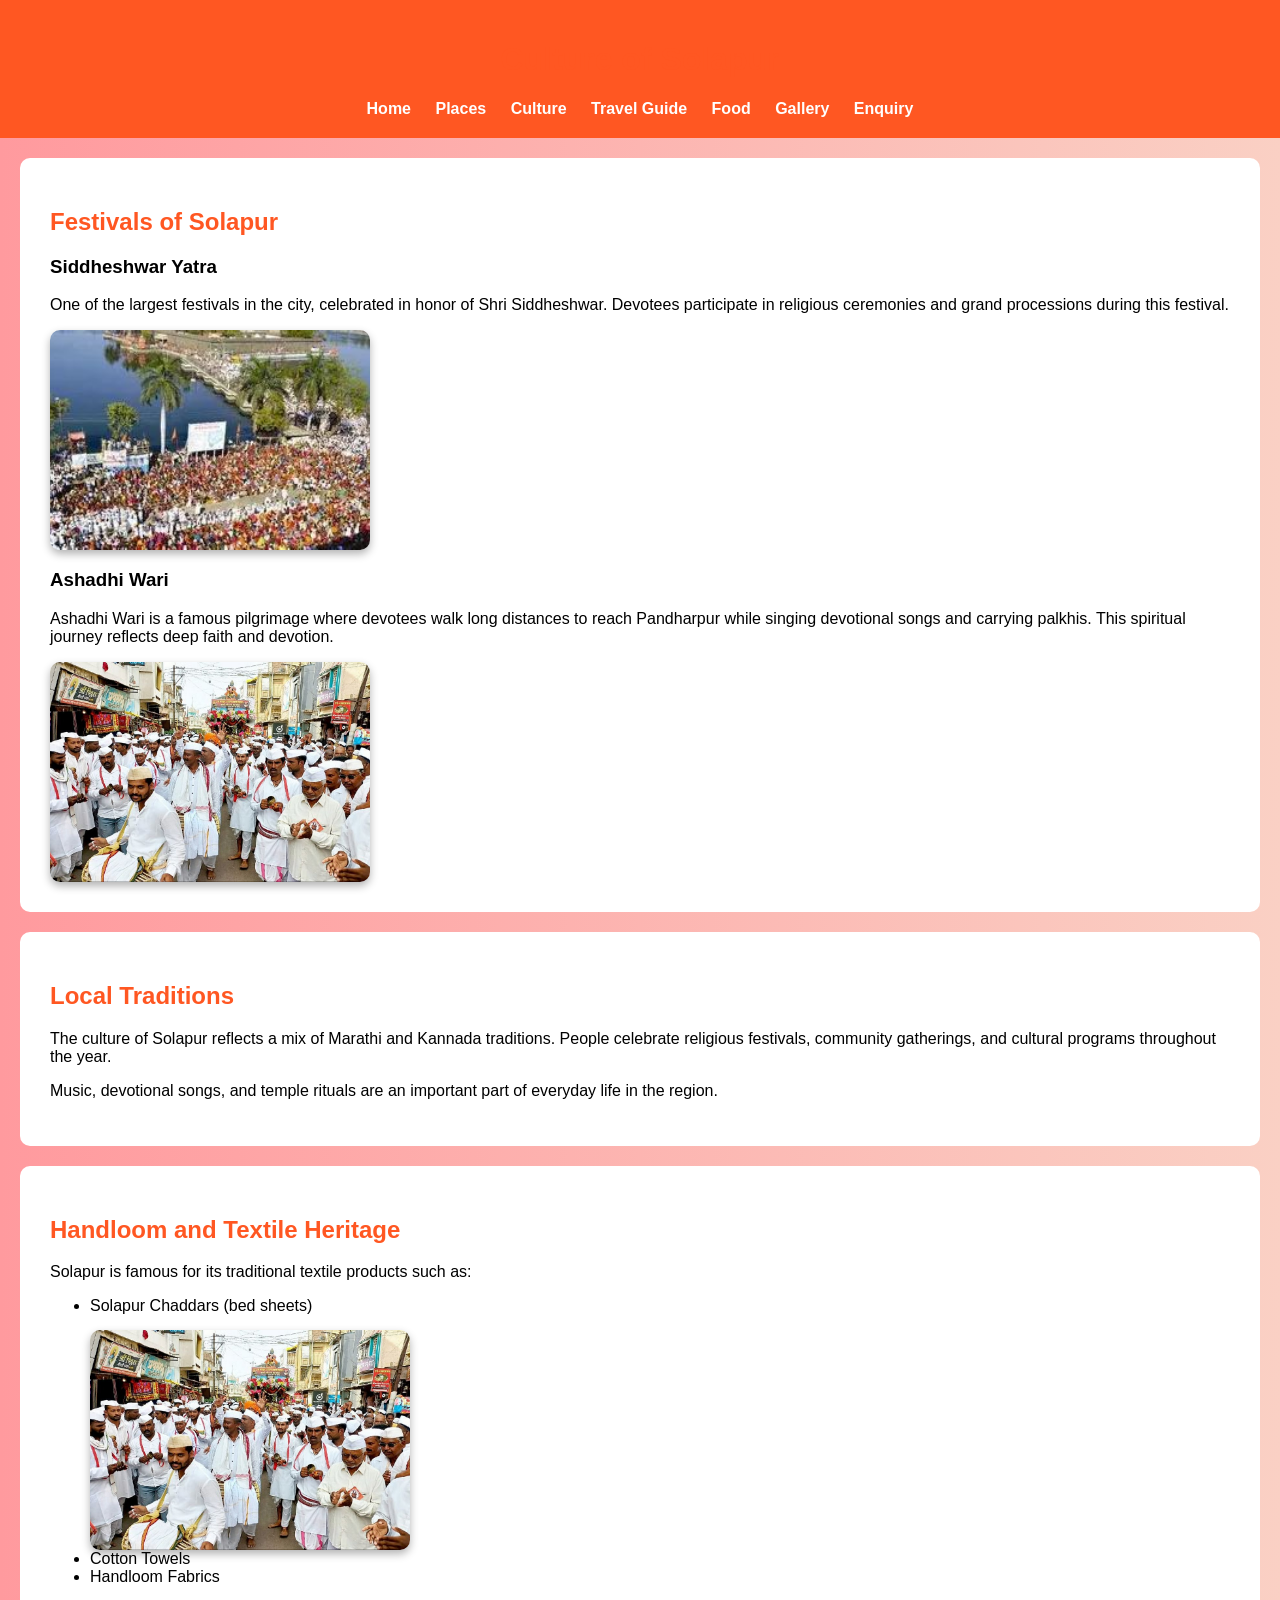
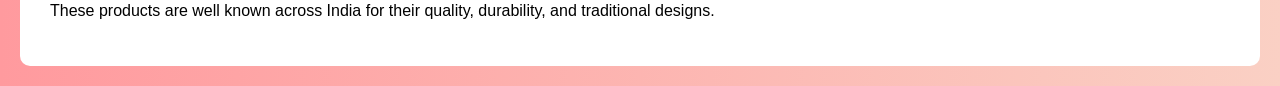
==== culture.html @ 9f3382ab "Update culture.html" ====
<!DOCTYPE html>
<html>
<head>
<title>Culture - Solapur Tourism</title>
<link rel="stylesheet" href="style.css">

<style>

.image-gallery{
display:flex;
flex-wrap:wrap;
gap:20px;
margin-top:15px;
}

.image-gallery img{
width:320px;
height:220px;
object-fit:cover;
border-radius:10px;
box-shadow:0 4px 8px rgba(0,0,0,0.3);
transition:0.3s;
}

.image-gallery img:hover{
transform:scale(1.05);
}

section{
padding:30px;
margin:20px;
background:white;
border-radius:10px;
}

</style>

</head>

<body>

<header>

<h1>Culture of Solapur</h1>

<nav>
<a href="home.html">Home</a>
<a href="places.html">Places</a>
<a href="culture.html">Culture</a>
<a href="travel-guide.html">Travel Guide</a>
<a href="food.html">Food</a>
<a href="gallery.html">Gallery</a>
<a href="enquiry.html">Enquiry</a>
</nav>

</header>

<section>

<h2>Festivals of Solapur</h2>

<h3>Siddheshwar Yatra</h3>

<p>
One of the largest festivals in the city, celebrated in honor of Shri Siddheshwar.
Devotees participate in religious ceremonies and grand processions during this festival.
</p>

<div class="image-gallery">
<img src="gallery/Siddheshwar Yatra.jpg" alt="Siddheshwar Yatra Festival">
</div>

<h3>Ashadhi Wari</h3>

<p>
Ashadhi Wari is a famous pilgrimage where devotees walk long distances
to reach Pandharpur while singing devotional songs and carrying palkhis.
This spiritual journey reflects deep faith and devotion.
</p>

<div class="image-gallery">
<img src="gallery/Ashadhi Wari.jpg" alt="Ashadhi Wari Pilgrimage">
</div>

</section>


<section>

<h2>Local Traditions</h2>

<p>
The culture of Solapur reflects a mix of Marathi and Kannada traditions.
People celebrate religious festivals, community gatherings,
and cultural programs throughout the year.
</p>

<p>
Music, devotional songs, and temple rituals are an important
part of everyday life in the region.
</p>

</section>


<section>

<h2>Handloom and Textile Heritage</h2>

<p>Solapur is famous for its traditional textile products such as:</p>

<ul>
<li>Solapur Chaddars (bed sheets)</li>

  <div class="image-gallery">
<img src="gallery/Ashadhi Wari.jpg" alt="Ashadhi Wari Pilgrimage">
</div>
  
<li>Cotton Towels</li>
<li>Handloom Fabrics</li>
</ul>

<p>
These products are well known across India for their quality,
durability, and traditional designs.
</p>

</section>

</body>
</html>
---- style.css ----
body{
font-family: Arial;
margin:0;
background:linear-gradient(to right,#ff9a9e,#fad0c4);
}

header{
background:#ff5722;
color:white;
padding:20px;
text-align:center;
}

nav a{
color:white;
margin:10px;
text-decoration:none;
font-weight:bold;
}

section{
padding:30px;
background:white;
margin:20px;
border-radius:10px;
}

h1,h2{
color:#ff5722;
}

button{
background:#ff5722;
color:white;
padding:10px;
border:none;
}
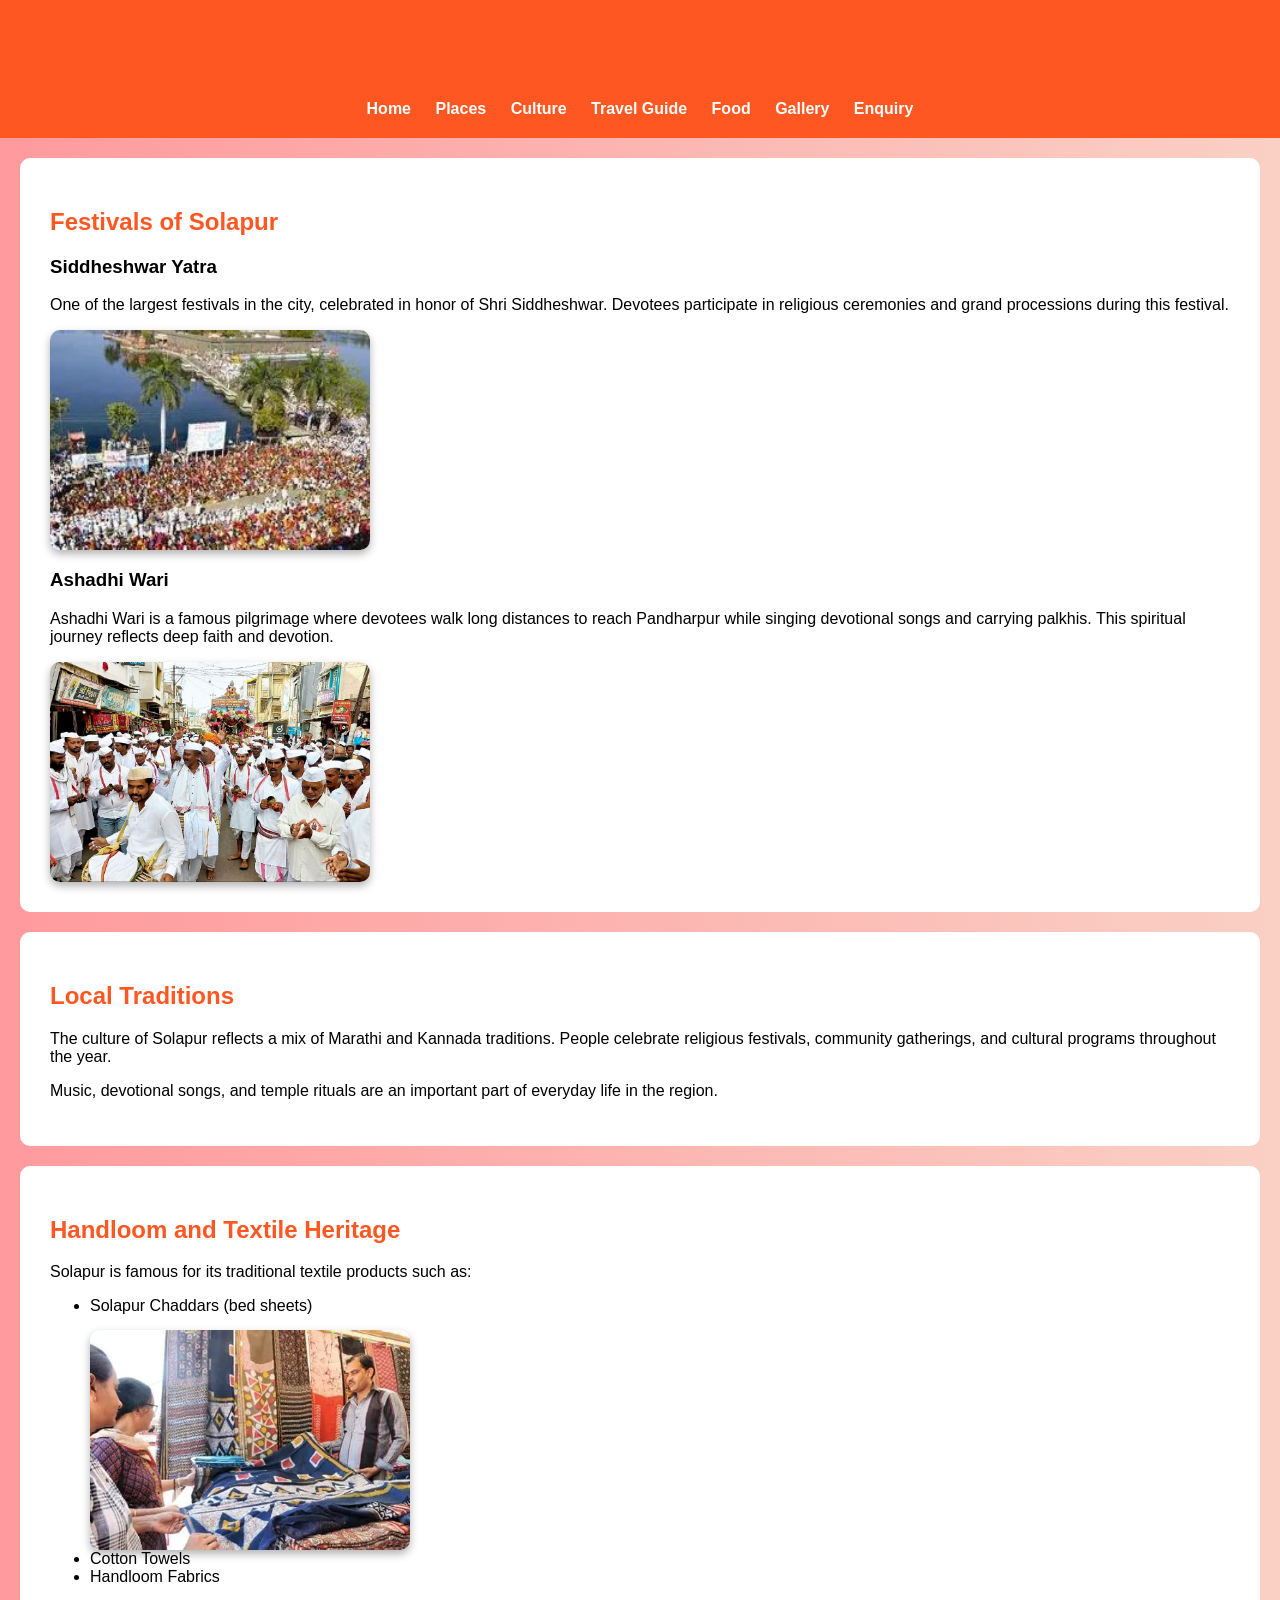
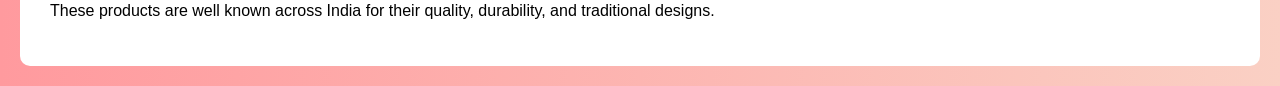
==== commit 34417c63: "Update culture.html" ====
--- a/culture.html
+++ b/culture.html
@@ -113,7 +113,7 @@
 <li>Solapur Chaddars (bed sheets)</li>
 
   <div class="image-gallery">
-<img src="gallery/Ashadhi Wari.jpg" alt="Ashadhi Wari Pilgrimage">
+<img src="gallery/chader.jpg" alt="chader Pilgrimage">
 </div>
   
 <li>Cotton Towels</li>
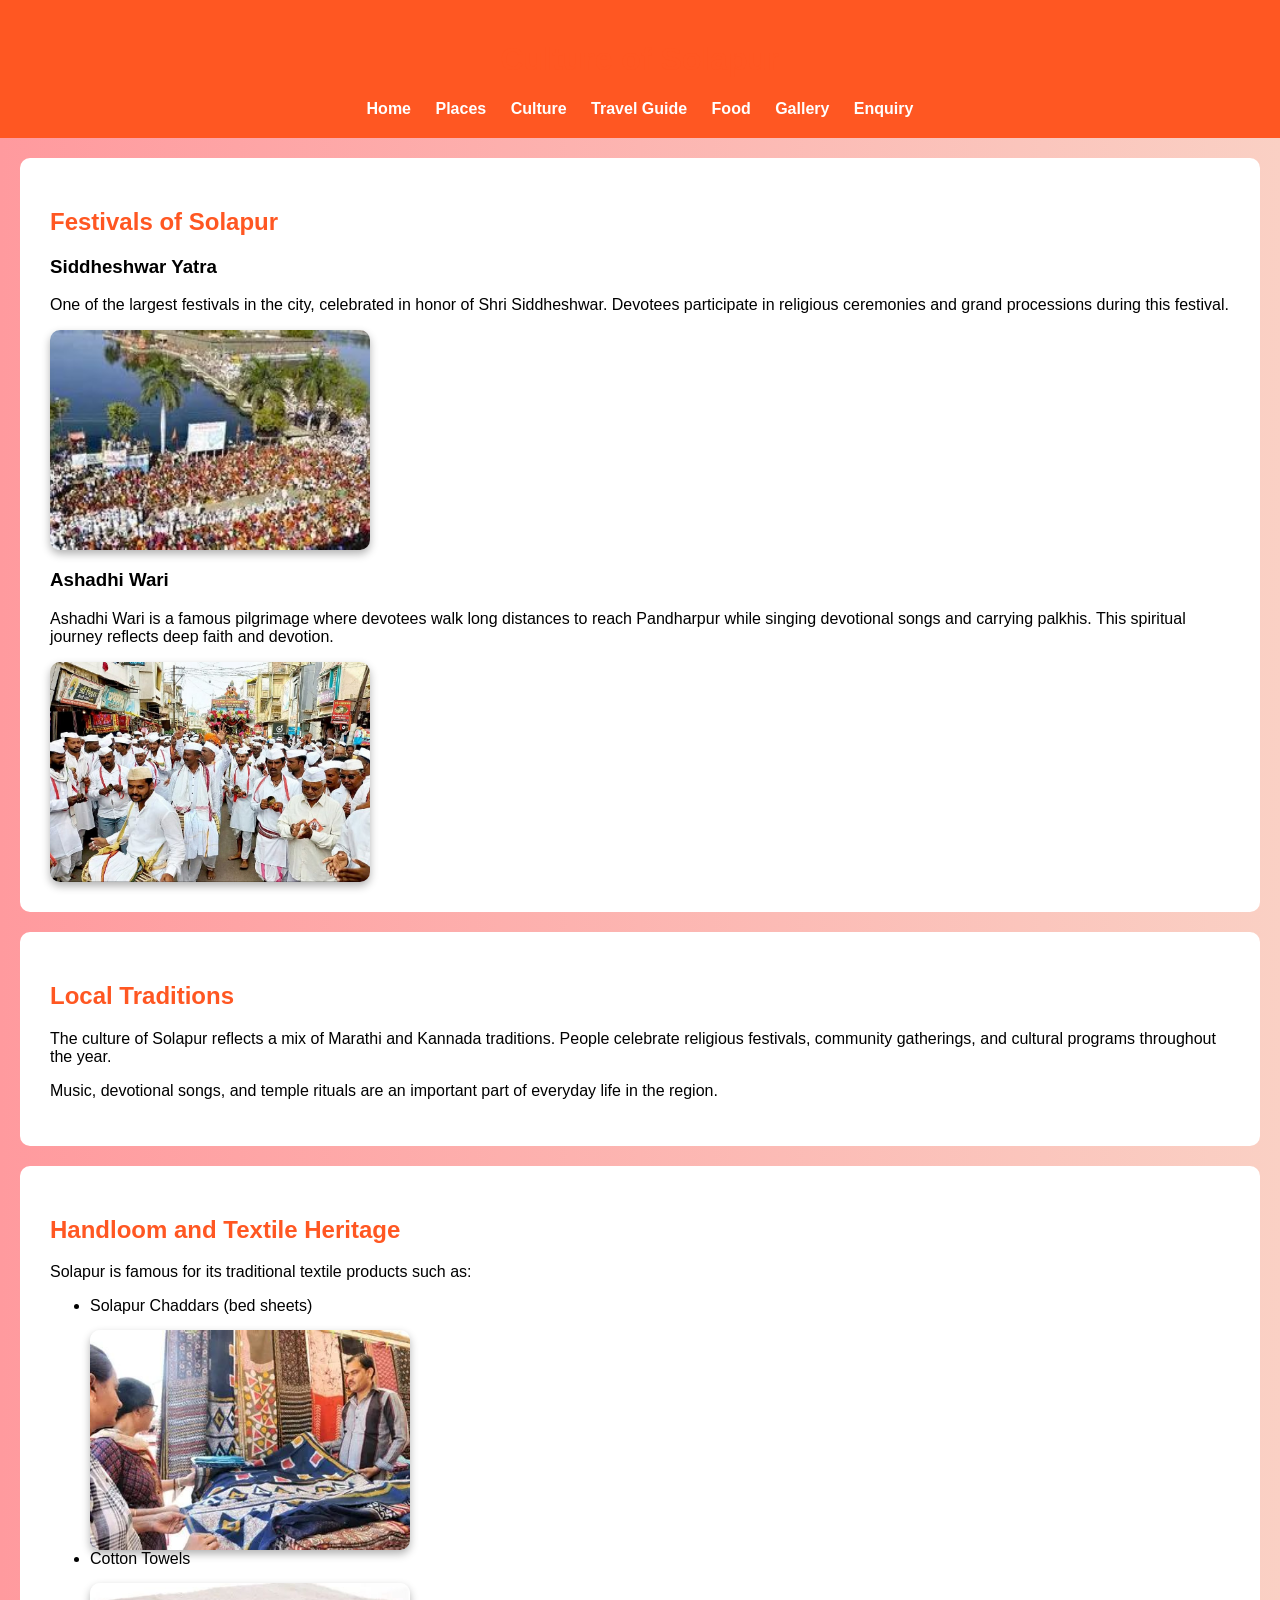
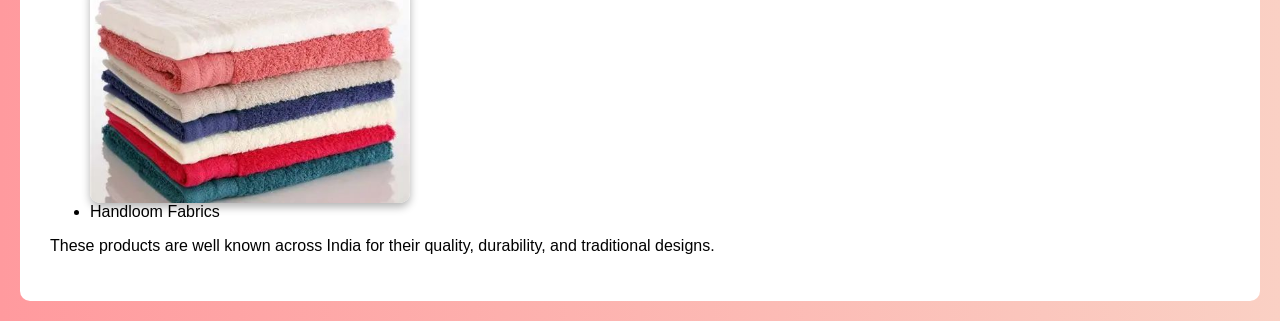
==== commit 537ef381: "Update culture.html" ====
--- a/culture.html
+++ b/culture.html
@@ -117,6 +117,11 @@
 </div>
   
 <li>Cotton Towels</li>
+
+  <div class="image-gallery">
+<img src="gallery/cotton towels.jpg" alt="cotton towels Pilgrimage">
+</div>
+
 <li>Handloom Fabrics</li>
 </ul>
 
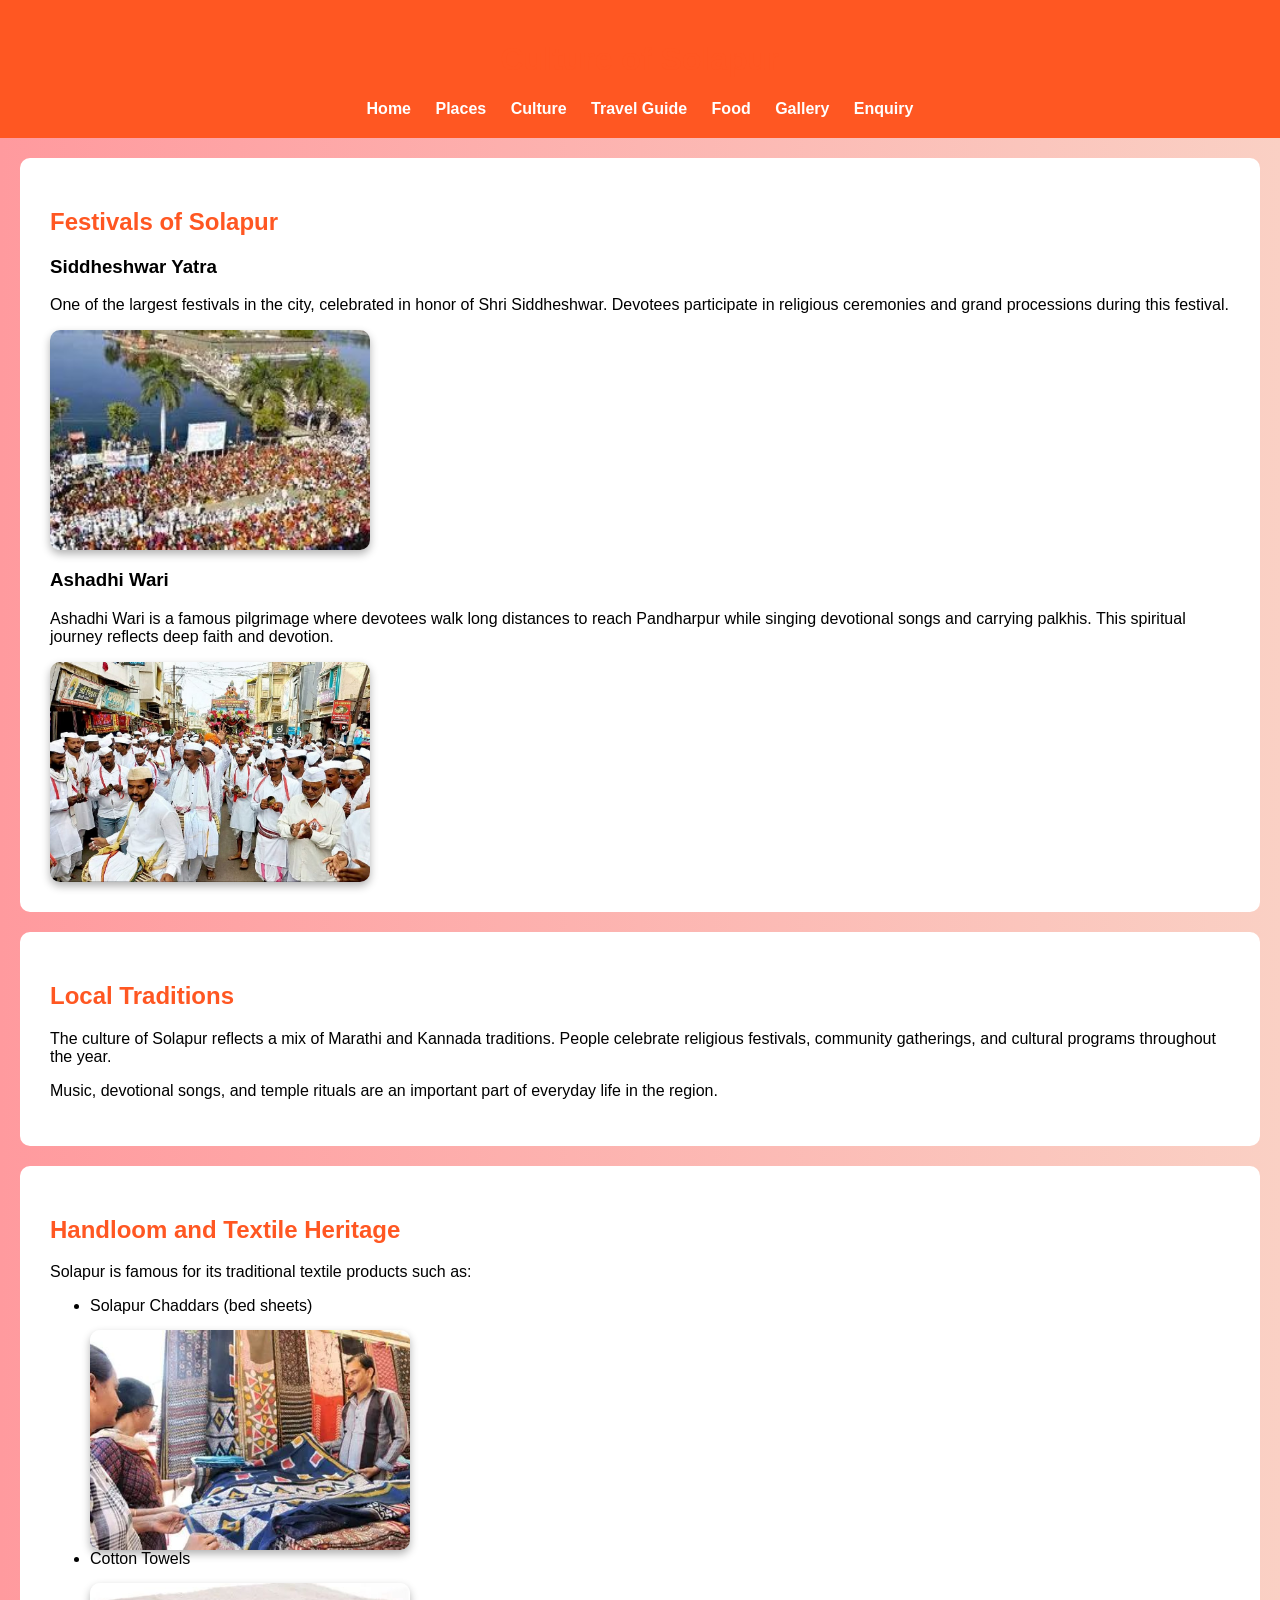
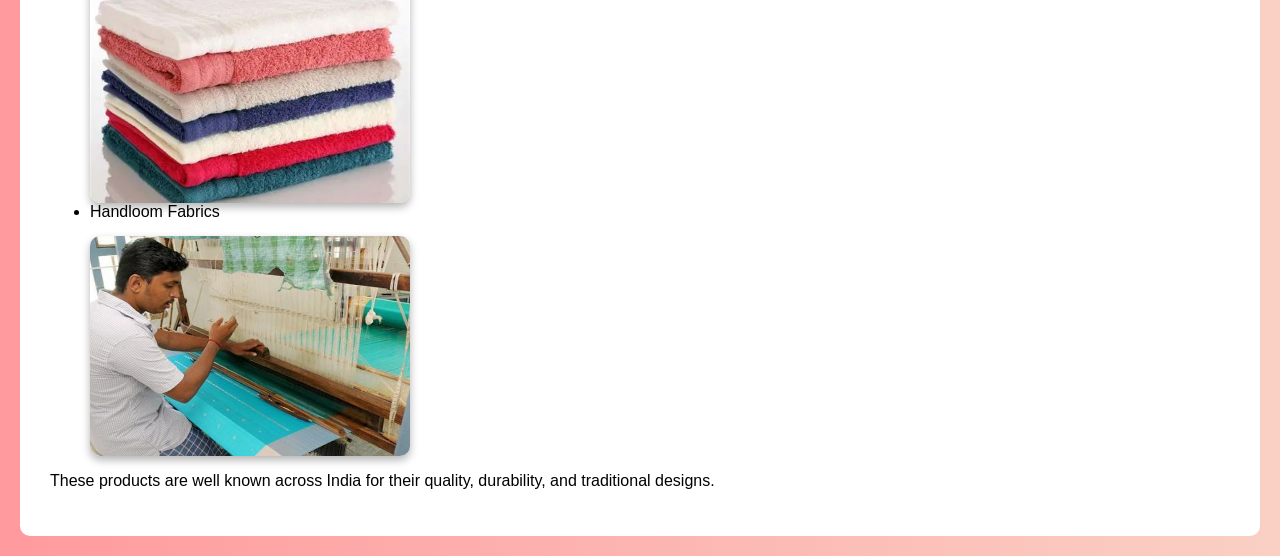
==== commit 14686e7b: "Update culture.html" ====
--- a/culture.html
+++ b/culture.html
@@ -123,6 +123,10 @@
 </div>
 
 <li>Handloom Fabrics</li>
+  <div class="image-gallery">
+<img src="gallery/handloom fabrics.jpg" alt="handloom fabrics Pilgrimage">
+</div>
+  
 </ul>
 
 <p>
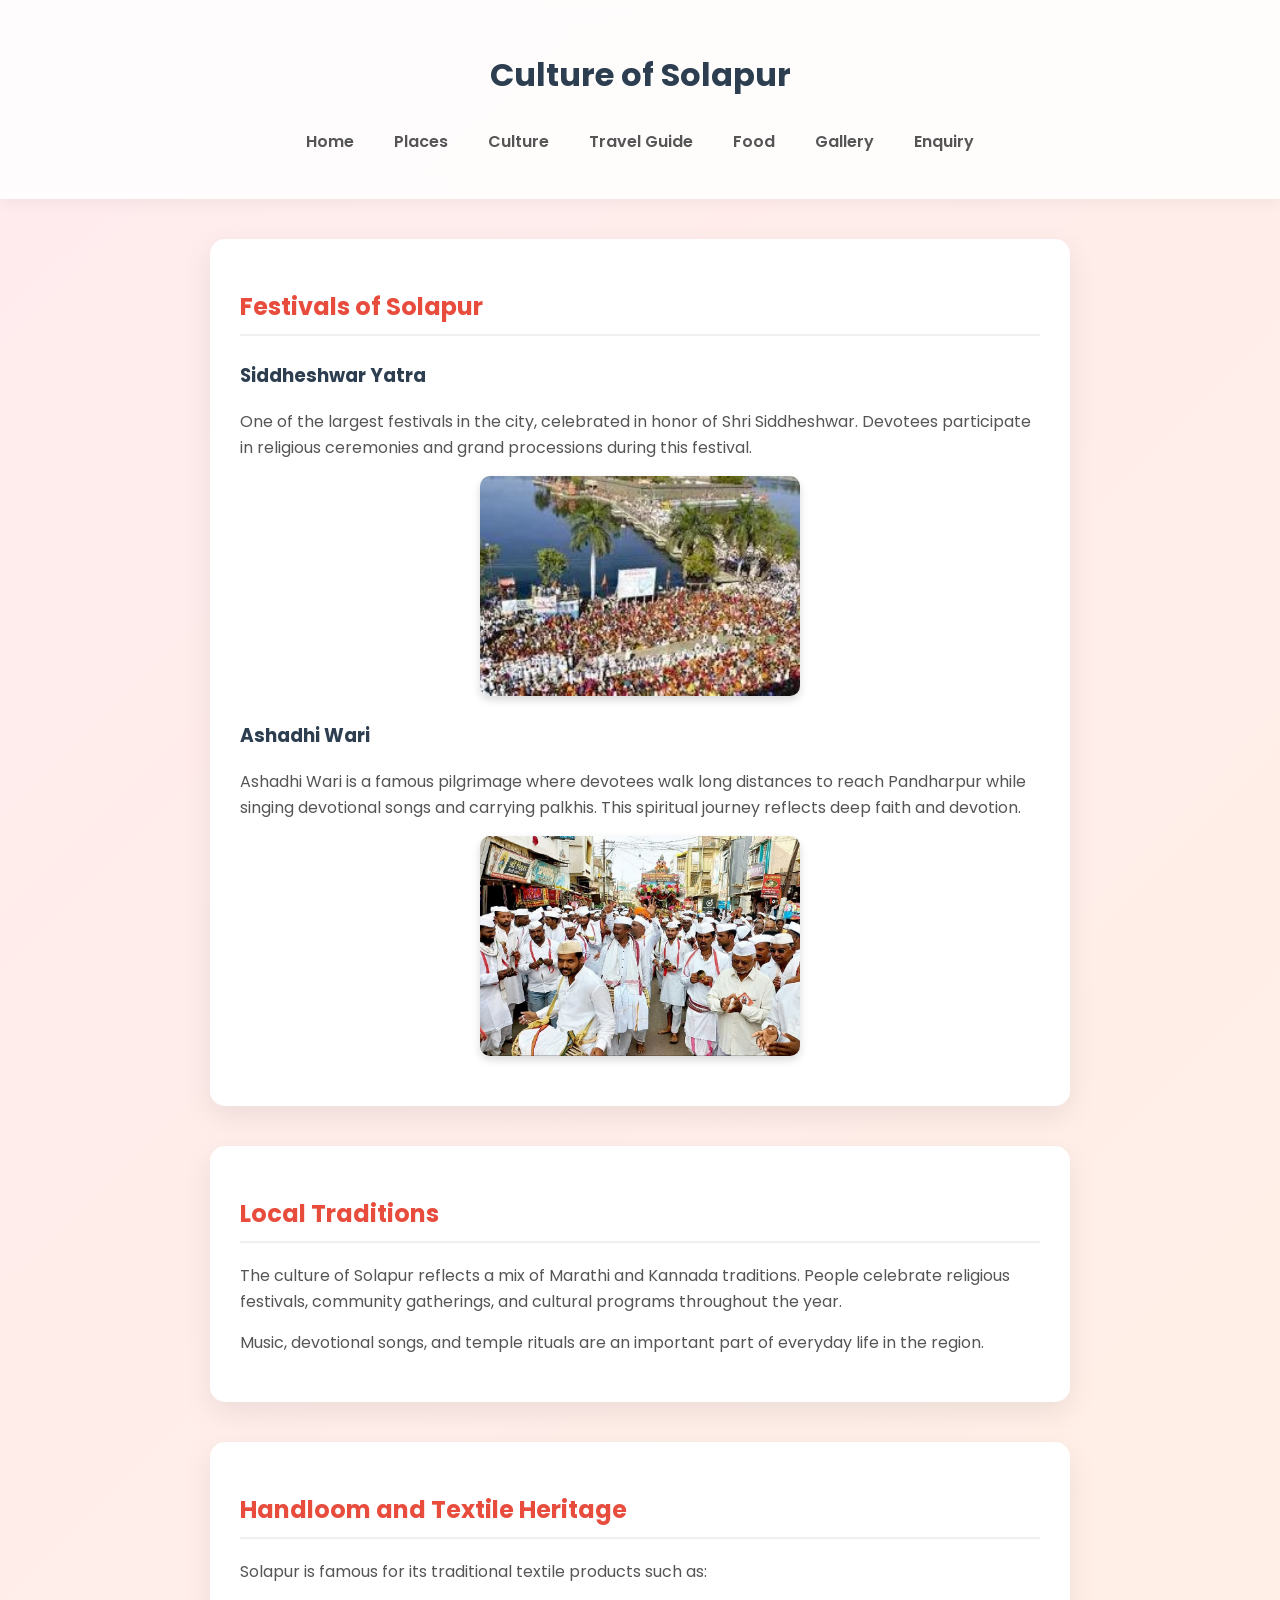
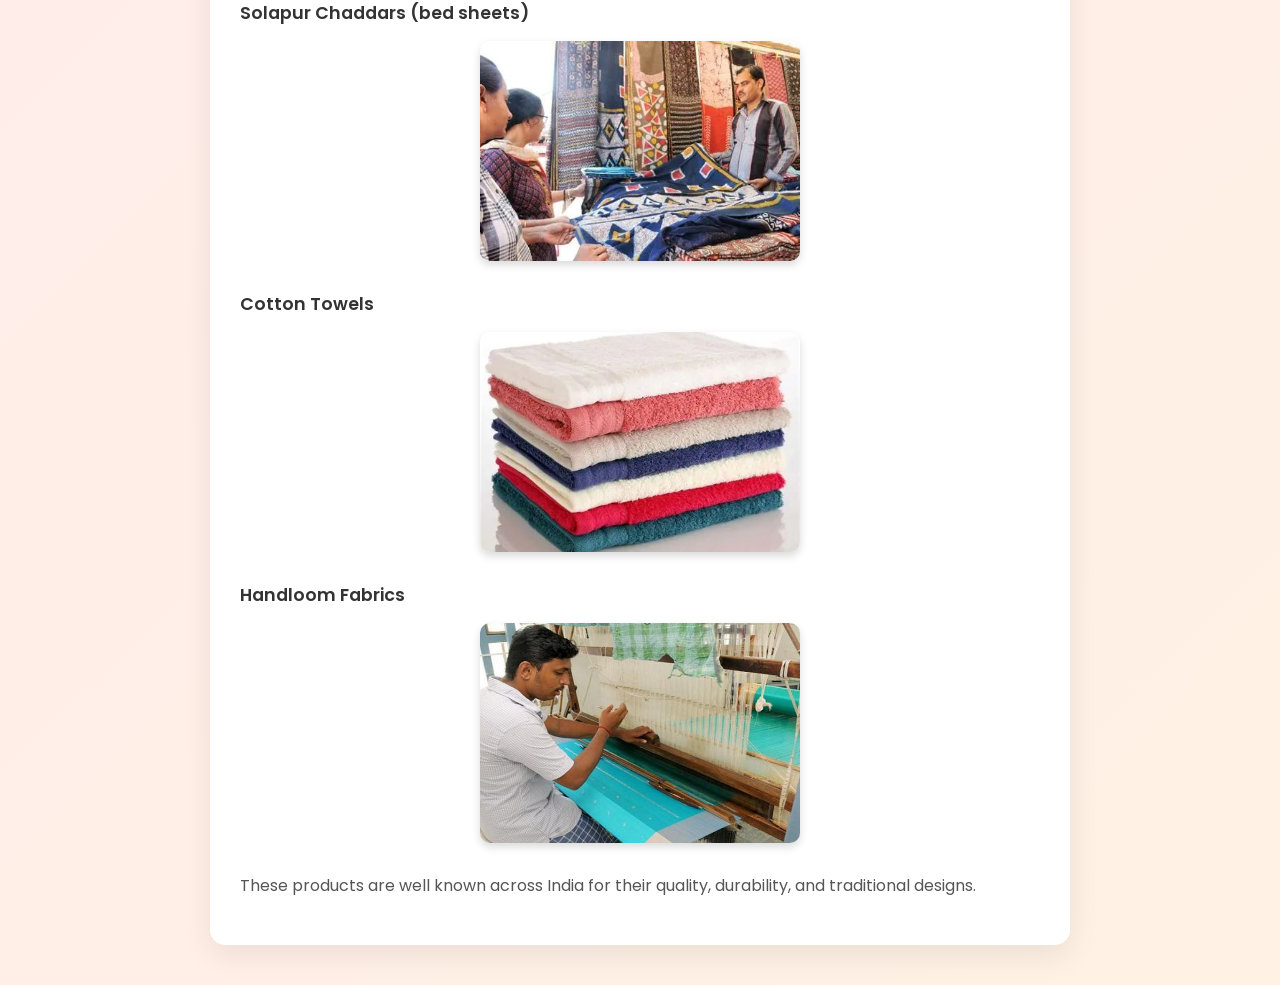
==== commit 2d256312: "Update culture.html" ====
--- a/culture.html
+++ b/culture.html
@@ -1,140 +1,267 @@
 <!DOCTYPE html>
-<html>
+<html lang="en">
 <head>
+<meta charset="UTF-8">
+<meta name="viewport" content="width=device-width, initial-scale=1.0">
 <title>Culture - Solapur Tourism</title>
 <link rel="stylesheet" href="style.css">
 
+<link href="https://fonts.googleapis.com/css2?family=Poppins:wght@300;400;600&display=swap" rel="stylesheet">
+
 <style>
-
-.image-gallery{
-display:flex;
-flex-wrap:wrap;
-gap:20px;
-margin-top:15px;
-}
-
-.image-gallery img{
-width:320px;
-height:220px;
-object-fit:cover;
-border-radius:10px;
-box-shadow:0 4px 8px rgba(0,0,0,0.3);
-transition:0.3s;
-}
-
-.image-gallery img:hover{
-transform:scale(1.05);
-}
-
-section{
-padding:30px;
-margin:20px;
-background:white;
-border-radius:10px;
+/* --- Global Styles & Animated Background --- */
+body {
+    font-family: 'Poppins', sans-serif;
+    margin: 0;
+    padding: 0;
+    color: #333;
+    /* Animated Gradient Background */
+    background: linear-gradient(-45deg, #f3e5f5, #e3f2fd, #fff3e0, #ffebee);
+    background-size: 400% 400%;
+    animation: gradientBG 15s ease infinite;
+    overflow-x: hidden;
+}
+
+@keyframes gradientBG {
+    0% { background-position: 0% 50%; }
+    50% { background-position: 100% 50%; }
+    100% { background-position: 0% 50%; }
+}
+
+/* --- Header & Navigation Animations --- */
+header {
+    text-align: center;
+    padding: 30px 20px;
+    background: rgba(255, 255, 255, 0.85);
+    backdrop-filter: blur(10px); /* Glassmorphism effect */
+    box-shadow: 0 4px 15px rgba(0,0,0,0.05);
+    /* Slide down animation on load */
+    animation: slideDown 0.8s ease-out forwards;
+}
+
+@keyframes slideDown {
+    from { transform: translateY(-100%); opacity: 0; }
+    to { transform: translateY(0); opacity: 1; }
+}
+
+h1 {
+    color: #2c3e50;
+    margin-bottom: 20px;
+}
+
+nav {
+    display: flex;
+    justify-content: center;
+    flex-wrap: wrap;
+    gap: 20px;
+}
+
+nav a {
+    text-decoration: none;
+    color: #555;
+    font-weight: 600;
+    position: relative;
+    padding-bottom: 5px;
+    transition: color 0.3s;
+}
+
+/* Sliding underline hover effect for links */
+nav a::after {
+    content: '';
+    position: absolute;
+    width: 0;
+    height: 2px;
+    bottom: 0;
+    left: 0;
+    background-color: #e74c3c;
+    transition: width 0.3s ease;
+}
+
+nav a:hover {
+    color: #e74c3c;
+}
+
+nav a:hover::after {
+    width: 100%;
+}
+
+/* --- Section Cards & Scroll Reveal --- */
+section {
+    padding: 30px;
+    margin: 40px auto;
+    max-width: 800px;
+    background: white;
+    border-radius: 15px;
+    box-shadow: 0 10px 30px rgba(0,0,0,0.08);
+    
+    /* Starting state for JS scroll reveal */
+    opacity: 0;
+    transform: translateY(40px);
+    transition: opacity 0.6s ease-out, transform 0.6s ease-out;
+}
+
+/* Class added by JS when scrolled into view */
+section.visible {
+    opacity: 1;
+    transform: translateY(0);
+}
+
+h2 {
+    color: #e74c3c;
+    border-bottom: 2px solid #f0f0f0;
+    padding-bottom: 10px;
+}
+
+h3 {
+    color: #2c3e50;
+    margin-top: 25px;
+}
+
+p {
+    line-height: 1.6;
+    color: #555;
+}
+
+/* --- Upgraded Image Gallery --- */
+.image-gallery {
+    display: flex;
+    flex-wrap: wrap;
+    gap: 20px;
+    margin-top: 15px;
+    margin-bottom: 20px;
+    justify-content: center;
+}
+
+.image-gallery img {
+    width: 100%;
+    max-width: 320px;
+    height: 220px;
+    object-fit: cover;
+    border-radius: 10px;
+    box-shadow: 0 4px 8px rgba(0,0,0,0.15);
+    /* Added a cubic-bezier for a "bouncy" hover transition */
+    transition: transform 0.4s cubic-bezier(0.175, 0.885, 0.32, 1.275), box-shadow 0.4s ease;
+    cursor: pointer;
+}
+
+.image-gallery img:hover {
+    transform: scale(1.05) translateY(-5px);
+    box-shadow: 0 15px 25px rgba(0,0,0,0.25);
+}
+
+/* --- Styled Lists --- */
+ul {
+    list-style-type: none;
+    padding: 0;
+}
+
+li {
+    margin-bottom: 30px;
+    font-weight: 600;
+    font-size: 1.1em;
 }
 
 </style>
-
 </head>
 
 <body>
 
 <header>
-
-<h1>Culture of Solapur</h1>
-
-<nav>
-<a href="home.html">Home</a>
-<a href="places.html">Places</a>
-<a href="culture.html">Culture</a>
-<a href="travel-guide.html">Travel Guide</a>
-<a href="food.html">Food</a>
-<a href="gallery.html">Gallery</a>
-<a href="enquiry.html">Enquiry</a>
-</nav>
-
+    <h1>Culture of Solapur</h1>
+    <nav>
+        <a href="home.html">Home</a>
+        <a href="places.html">Places</a>
+        <a href="culture.html">Culture</a>
+        <a href="travel-guide.html">Travel Guide</a>
+        <a href="food.html">Food</a>
+        <a href="gallery.html">Gallery</a>
+        <a href="enquiry.html">Enquiry</a>
+    </nav>
 </header>
 
-<section>
-
-<h2>Festivals of Solapur</h2>
-
-<h3>Siddheshwar Yatra</h3>
-
-<p>
-One of the largest festivals in the city, celebrated in honor of Shri Siddheshwar.
-Devotees participate in religious ceremonies and grand processions during this festival.
-</p>
-
-<div class="image-gallery">
-<img src="gallery/Siddheshwar Yatra.jpg" alt="Siddheshwar Yatra Festival">
-</div>
-
-<h3>Ashadhi Wari</h3>
-
-<p>
-Ashadhi Wari is a famous pilgrimage where devotees walk long distances
-to reach Pandharpur while singing devotional songs and carrying palkhis.
-This spiritual journey reflects deep faith and devotion.
-</p>
-
-<div class="image-gallery">
-<img src="gallery/Ashadhi Wari.jpg" alt="Ashadhi Wari Pilgrimage">
-</div>
-
+<section class="reveal">
+    <h2>Festivals of Solapur</h2>
+    
+    <h3>Siddheshwar Yatra</h3>
+    <p>
+        One of the largest festivals in the city, celebrated in honor of Shri Siddheshwar.
+        Devotees participate in religious ceremonies and grand processions during this festival.
+    </p>
+    <div class="image-gallery">
+        <img src="gallery/Siddheshwar Yatra.jpg" alt="Siddheshwar Yatra Festival">
+    </div>
+
+    <h3>Ashadhi Wari</h3>
+    <p>
+        Ashadhi Wari is a famous pilgrimage where devotees walk long distances
+        to reach Pandharpur while singing devotional songs and carrying palkhis.
+        This spiritual journey reflects deep faith and devotion.
+    </p>
+    <div class="image-gallery">
+        <img src="gallery/Ashadhi Wari.jpg" alt="Ashadhi Wari Pilgrimage">
+    </div>
 </section>
 
-
-<section>
-
-<h2>Local Traditions</h2>
-
-<p>
-The culture of Solapur reflects a mix of Marathi and Kannada traditions.
-People celebrate religious festivals, community gatherings,
-and cultural programs throughout the year.
-</p>
-
-<p>
-Music, devotional songs, and temple rituals are an important
-part of everyday life in the region.
-</p>
-
+<section class="reveal">
+    <h2>Local Traditions</h2>
+    <p>
+        The culture of Solapur reflects a mix of Marathi and Kannada traditions.
+        People celebrate religious festivals, community gatherings,
+        and cultural programs throughout the year.
+    </p>
+    <p>
+        Music, devotional songs, and temple rituals are an important
+        part of everyday life in the region.
+    </p>
 </section>
 
-
-<section>
-
-<h2>Handloom and Textile Heritage</h2>
-
-<p>Solapur is famous for its traditional textile products such as:</p>
-
-<ul>
-<li>Solapur Chaddars (bed sheets)</li>
-
-  <div class="image-gallery">
-<img src="gallery/chader.jpg" alt="chader Pilgrimage">
-</div>
-  
-<li>Cotton Towels</li>
-
-  <div class="image-gallery">
-<img src="gallery/cotton towels.jpg" alt="cotton towels Pilgrimage">
-</div>
-
-<li>Handloom Fabrics</li>
-  <div class="image-gallery">
-<img src="gallery/handloom fabrics.jpg" alt="handloom fabrics Pilgrimage">
-</div>
-  
-</ul>
-
-<p>
-These products are well known across India for their quality,
-durability, and traditional designs.
-</p>
-
+<section class="reveal">
+    <h2>Handloom and Textile Heritage</h2>
+    <p>Solapur is famous for its traditional textile products such as:</p>
+
+    <ul>
+        <li>
+            Solapur Chaddars (bed sheets)
+            <div class="image-gallery">
+                <img src="gallery/chader.jpg" alt="Solapur Chaddar">
+            </div>
+        </li>
+        <li>
+            Cotton Towels
+            <div class="image-gallery">
+                <img src="gallery/cotton towels.jpg" alt="Cotton Towels">
+            </div>
+        </li>
+        <li>
+            Handloom Fabrics
+            <div class="image-gallery">
+                <img src="gallery/handloom fabrics.jpg" alt="Handloom Fabrics">
+            </div>
+        </li>
+    </ul>
+
+    <p>
+        These products are well known across India for their quality,
+        durability, and traditional designs.
+    </p>
 </section>
+
+<script>
+    document.addEventListener("DOMContentLoaded", function() {
+        // Create an observer that triggers when a section is 15% visible
+        const observer = new IntersectionObserver((entries) => {
+            entries.forEach(entry => {
+                if (entry.isIntersecting) {
+                    entry.target.classList.add('visible');
+                }
+            });
+        }, { threshold: 0.15 });
+
+        // Select all sections with the 'reveal' class and observe them
+        const hiddenElements = document.querySelectorAll('.reveal');
+        hiddenElements.forEach((el) => observer.observe(el));
+    });
+</script>
 
 </body>
 </html>
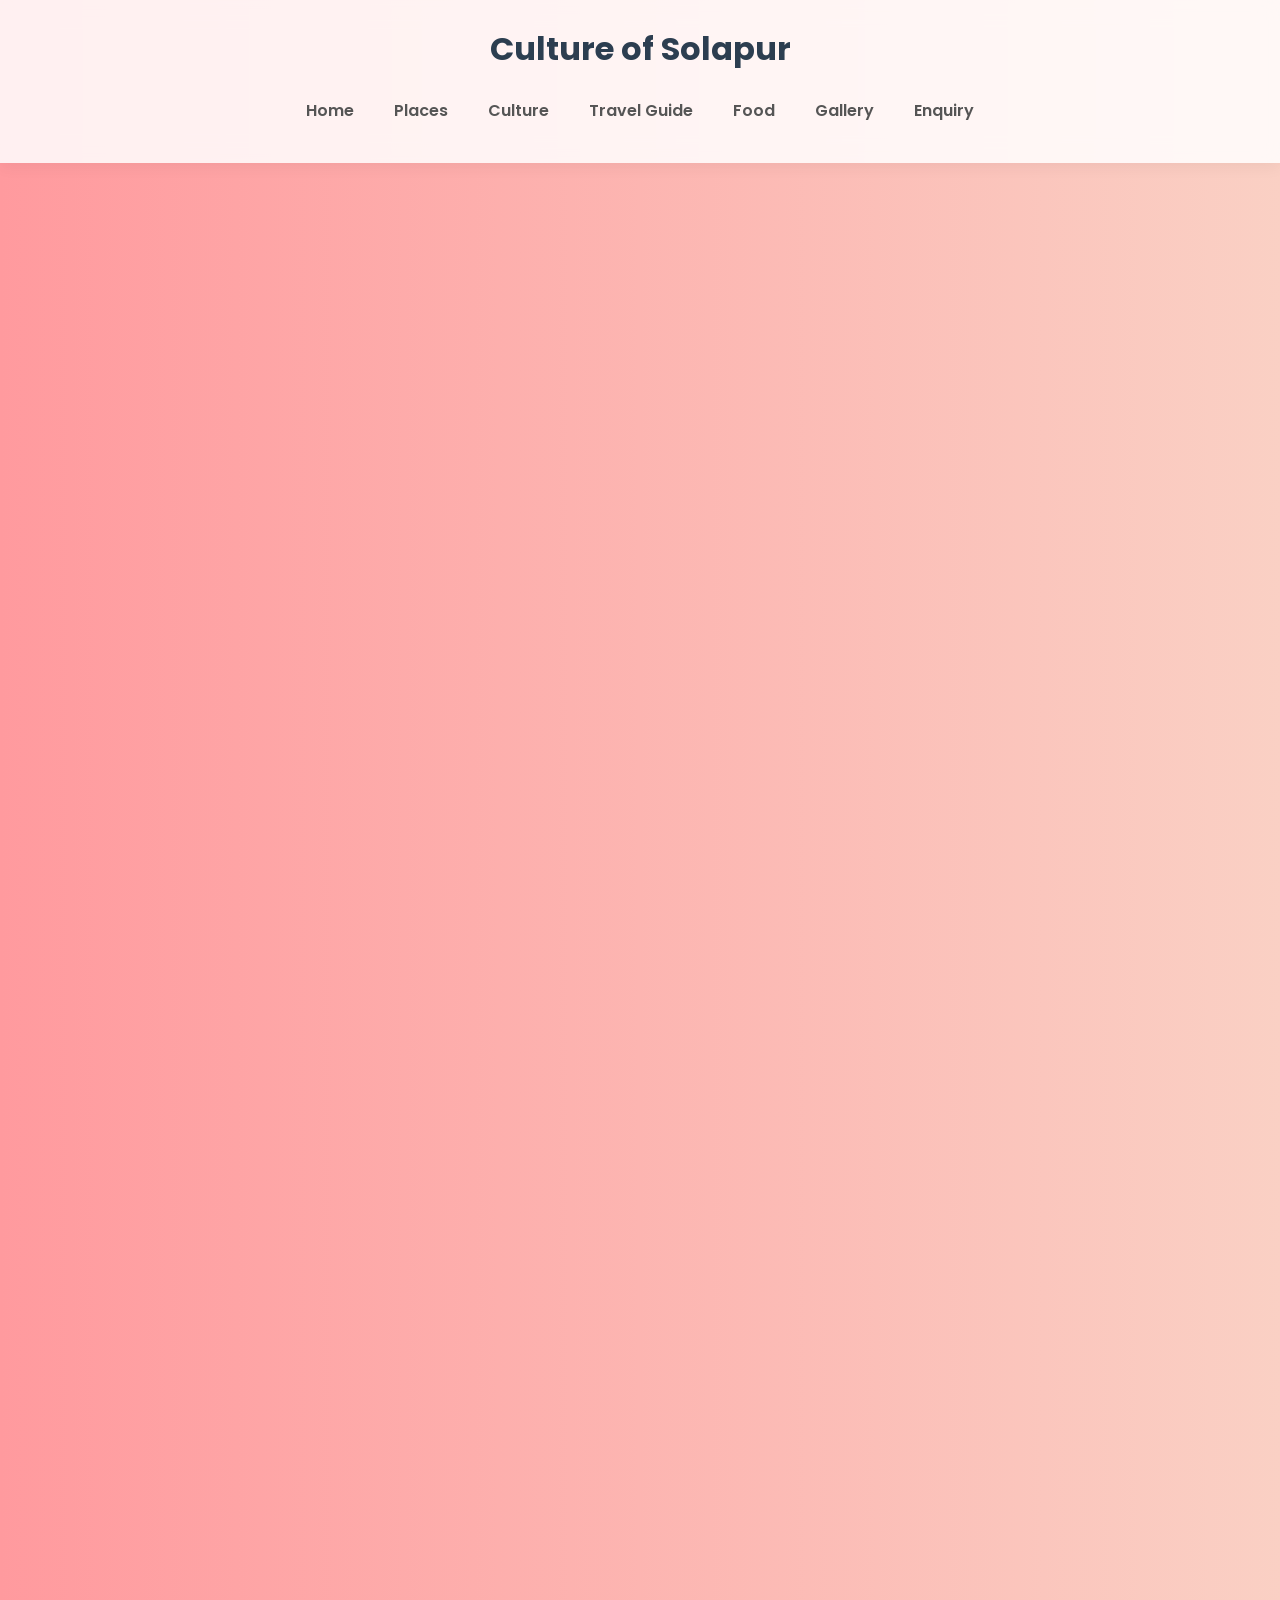
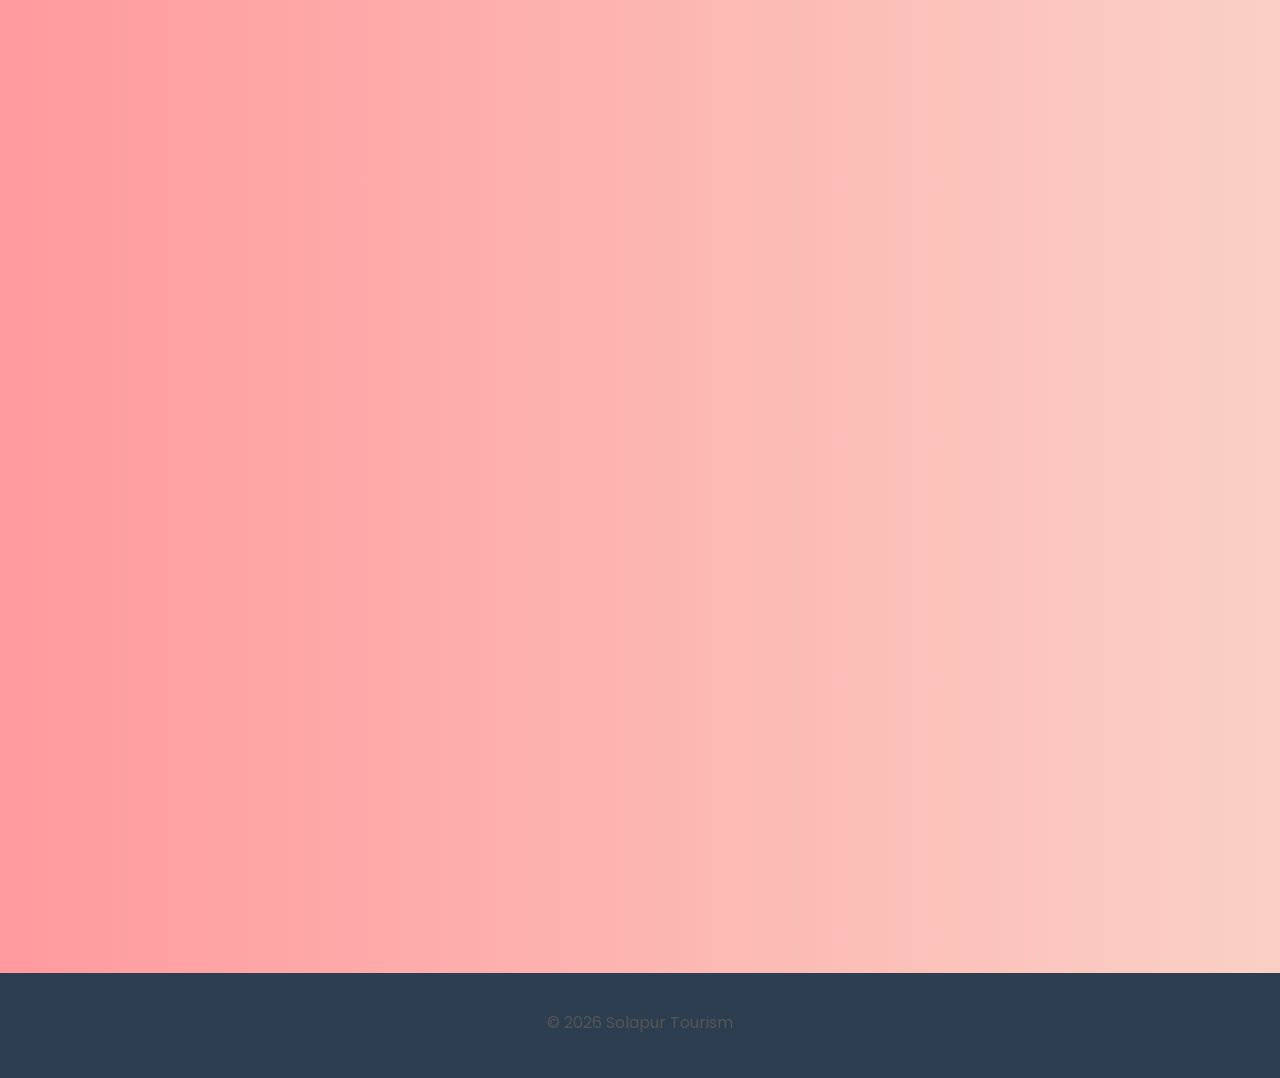
==== commit 1ac9973d: "Update culture.html" ====
--- a/culture.html
+++ b/culture.html
@@ -6,36 +6,29 @@
 <title>Culture - Solapur Tourism</title>
 <link rel="stylesheet" href="style.css">
 
-<link href="https://fonts.googleapis.com/css2?family=Poppins:wght@300;400;600&display=swap" rel="stylesheet">
+<link href="https://fonts.googleapis.com/css2?family=Poppins:wght@300;400;600;700&display=swap" rel="stylesheet">
 
 <style>
-/* --- Global Styles & Animated Background --- */
+/* --- Global Styles (Matching Places Theme) --- */
 body {
     font-family: 'Poppins', sans-serif;
     margin: 0;
     padding: 0;
     color: #333;
-    /* Animated Gradient Background */
-    background: linear-gradient(-45deg, #f3e5f5, #e3f2fd, #fff3e0, #ffebee);
-    background-size: 400% 400%;
-    animation: gradientBG 15s ease infinite;
+    background-color: #f4f7f6; /* Soft, clean background */
     overflow-x: hidden;
 }
 
-@keyframes gradientBG {
-    0% { background-position: 0% 50%; }
-    50% { background-position: 100% 50%; }
-    100% { background-position: 0% 50%; }
-}
-
-/* --- Header & Navigation Animations --- */
+/* --- Header & Navigation (Sticky & Glassmorphism) --- */
 header {
     text-align: center;
-    padding: 30px 20px;
+    padding: 25px 20px;
     background: rgba(255, 255, 255, 0.85);
-    backdrop-filter: blur(10px); /* Glassmorphism effect */
+    backdrop-filter: blur(12px); 
     box-shadow: 0 4px 15px rgba(0,0,0,0.05);
-    /* Slide down animation on load */
+    position: sticky;
+    top: 0;
+    z-index: 100;
     animation: slideDown 0.8s ease-out forwards;
 }
 
@@ -44,9 +37,10 @@
     to { transform: translateY(0); opacity: 1; }
 }
 
-h1 {
+header h1 {
     color: #2c3e50;
-    margin-bottom: 20px;
+    margin: 0 0 15px 0;
+    font-size: 32px;
 }
 
 nav {
@@ -65,7 +59,6 @@
     transition: color 0.3s;
 }
 
-/* Sliding underline hover effect for links */
 nav a::after {
     content: '';
     position: absolute;
@@ -85,18 +78,24 @@
     width: 100%;
 }
 
-/* --- Section Cards & Scroll Reveal --- */
+/* --- Container & Section Cards (Matching Places Theme) --- */
+.container {
+    max-width: 900px;
+    margin: 40px auto;
+    padding: 0 20px;
+}
+
 section {
-    padding: 30px;
-    margin: 40px auto;
-    max-width: 800px;
-    background: white;
+    background: #ffffff;
     border-radius: 15px;
-    box-shadow: 0 10px 30px rgba(0,0,0,0.08);
+    padding: 40px;
+    margin-bottom: 40px;
+    box-shadow: 0 10px 30px rgba(0,0,0,0.05);
+    border-left: 5px solid #e74c3c; /* Signature red border */
     
     /* Starting state for JS scroll reveal */
     opacity: 0;
-    transform: translateY(40px);
+    transform: translateY(50px);
     transition: opacity 0.6s ease-out, transform 0.6s ease-out;
 }
 
@@ -107,19 +106,25 @@
 }
 
 h2 {
-    color: #e74c3c;
+    color: #2c3e50;
+    font-size: 28px;
+    margin-top: 0;
+    margin-bottom: 15px;
     border-bottom: 2px solid #f0f0f0;
     padding-bottom: 10px;
 }
 
 h3 {
-    color: #2c3e50;
+    color: #e74c3c;
     margin-top: 25px;
+    font-size: 22px;
 }
 
 p {
-    line-height: 1.6;
+    font-size: 16px;
+    line-height: 1.8;
     color: #555;
+    margin-bottom: 20px;
 }
 
 /* --- Upgraded Image Gallery --- */
@@ -127,26 +132,25 @@
     display: flex;
     flex-wrap: wrap;
     gap: 20px;
-    margin-top: 15px;
+    margin-top: 20px;
     margin-bottom: 20px;
-    justify-content: center;
+    justify-content: flex-start;
 }
 
 .image-gallery img {
     width: 100%;
-    max-width: 320px;
-    height: 220px;
+    max-width: 300px;
+    height: 200px;
     object-fit: cover;
-    border-radius: 10px;
-    box-shadow: 0 4px 8px rgba(0,0,0,0.15);
-    /* Added a cubic-bezier for a "bouncy" hover transition */
+    border-radius: 12px;
+    box-shadow: 0 6px 15px rgba(0,0,0,0.1);
     transition: transform 0.4s cubic-bezier(0.175, 0.885, 0.32, 1.275), box-shadow 0.4s ease;
     cursor: pointer;
 }
 
 .image-gallery img:hover {
     transform: scale(1.05) translateY(-5px);
-    box-shadow: 0 15px 25px rgba(0,0,0,0.25);
+    box-shadow: 0 15px 25px rgba(0,0,0,0.2);
 }
 
 /* --- Styled Lists --- */
@@ -159,8 +163,30 @@
     margin-bottom: 30px;
     font-weight: 600;
     font-size: 1.1em;
-}
-
+    color: #333;
+}
+
+/* --- Footer --- */
+footer {
+    text-align: center;
+    padding: 20px;
+    background-color: #2c3e50;
+    color: white;
+    margin-top: 40px;
+}
+
+/* Mobile Responsiveness */
+@media (max-width: 768px) {
+    section {
+        padding: 25px;
+    }
+    .image-gallery {
+        justify-content: center;
+    }
+    .image-gallery img {
+        max-width: 100%;
+    }
+}
 </style>
 </head>
 
@@ -179,89 +205,86 @@
     </nav>
 </header>
 
-<section class="reveal">
-    <h2>Festivals of Solapur</h2>
-    
-    <h3>Siddheshwar Yatra</h3>
-    <p>
-        One of the largest festivals in the city, celebrated in honor of Shri Siddheshwar.
-        Devotees participate in religious ceremonies and grand processions during this festival.
-    </p>
-    <div class="image-gallery">
-        <img src="gallery/Siddheshwar Yatra.jpg" alt="Siddheshwar Yatra Festival">
-    </div>
-
-    <h3>Ashadhi Wari</h3>
-    <p>
-        Ashadhi Wari is a famous pilgrimage where devotees walk long distances
-        to reach Pandharpur while singing devotional songs and carrying palkhis.
-        This spiritual journey reflects deep faith and devotion.
-    </p>
-    <div class="image-gallery">
-        <img src="gallery/Ashadhi Wari.jpg" alt="Ashadhi Wari Pilgrimage">
-    </div>
-</section>
-
-<section class="reveal">
-    <h2>Local Traditions</h2>
-    <p>
-        The culture of Solapur reflects a mix of Marathi and Kannada traditions.
-        People celebrate religious festivals, community gatherings,
-        and cultural programs throughout the year.
-    </p>
-    <p>
-        Music, devotional songs, and temple rituals are an important
-        part of everyday life in the region.
-    </p>
-</section>
-
-<section class="reveal">
-    <h2>Handloom and Textile Heritage</h2>
-    <p>Solapur is famous for its traditional textile products such as:</p>
-
-    <ul>
-        <li>
-            Solapur Chaddars (bed sheets)
-            <div class="image-gallery">
-                <img src="gallery/chader.jpg" alt="Solapur Chaddar">
-            </div>
-        </li>
-        <li>
-            Cotton Towels
-            <div class="image-gallery">
-                <img src="gallery/cotton towels.jpg" alt="Cotton Towels">
-            </div>
-        </li>
-        <li>
-            Handloom Fabrics
-            <div class="image-gallery">
-                <img src="gallery/handloom fabrics.jpg" alt="Handloom Fabrics">
-            </div>
-        </li>
-    </ul>
-
-    <p>
-        These products are well known across India for their quality,
-        durability, and traditional designs.
-    </p>
-</section>
+<div class="container">
+    <section class="reveal">
+        <h2>Festivals of Solapur</h2>
+        
+        <h3>Siddheshwar Yatra</h3>
+        <p>
+            One of the largest festivals in the city, celebrated in honor of Shri Siddheshwar.
+            Devotees participate in religious ceremonies and grand processions during this festival.
+        </p>
+        <div class="image-gallery">
+            <img src="gallery/Siddheshwar Yatra.jpg" alt="Siddheshwar Yatra Festival">
+        </div>
+
+        <h3>Ashadhi Wari</h3>
+        <p>
+            Ashadhi Wari is a famous pilgrimage where devotees walk long distances
+            to reach Pandharpur while singing devotional songs and carrying palkhis.
+            This spiritual journey reflects deep faith and devotion.
+        </p>
+        <div class="image-gallery">
+            <img src="gallery/Ashadhi Wari.jpg" alt="Ashadhi Wari Pilgrimage">
+        </div>
+    </section>
+
+    <section class="reveal">
+        <h2>Local Traditions</h2>
+        <p>
+            The culture of Solapur reflects a mix of Marathi and Kannada traditions.
+            People celebrate religious festivals, community gatherings,
+            and cultural programs throughout the year.
+        </p>
+        <p>
+            Music, devotional songs, and temple rituals are an important
+            part of everyday life in the region.
+        </p>
+    </section>
+
+    <section class="reveal">
+        <h2>Handloom and Textile Heritage</h2>
+        <p>Solapur is famous for its traditional textile products such as:</p>
+
+        <ul>
+            <li>
+                Solapur Chaddars (bed sheets)
+                <div class="image-gallery">
+                    <img src="gallery/chader.jpg" alt="Solapur Chaddar">
+                </div>
+            </li>
+            <li>
+                Cotton Towels
+                <div class="image-gallery">
+                    <img src="gallery/cotton towels.jpg" alt="Cotton Towels">
+                </div>
+            </li>
+            <li>
+                Handloom Fabrics
+                <div class="image-gallery">
+                    <img src="gallery/handloom fabrics.jpg" alt="Handloom Fabrics">
+                </div>
+            </li>
+        </ul>
+
+        <p>
+            These products are well known across India for their quality,
+            durability, and traditional designs.
+        </p>
+    </section>
+</div>
+
+<footer>
+    <p>&copy; 2026 Solapur Tourism</p>
+</footer>
 
 <script>
     document.addEventListener("DOMContentLoaded", function() {
-        // Create an observer that triggers when a section is 15% visible
         const observer = new IntersectionObserver((entries) => {
             entries.forEach(entry => {
                 if (entry.isIntersecting) {
                     entry.target.classList.add('visible');
+                    observer.unobserve(entry.target); // Stop observing once revealed
                 }
             });
-        }, { threshold: 0.15 });
-
-        // Select all sections with the 'reveal' class and observe them
-        const hiddenElements = document.querySelectorAll('.reveal');
-        hiddenElements.forEach((el) => observer.observe(el));
-    });
-</script>
-
-</body>
-</html>
+        }, { threshold: 0.1
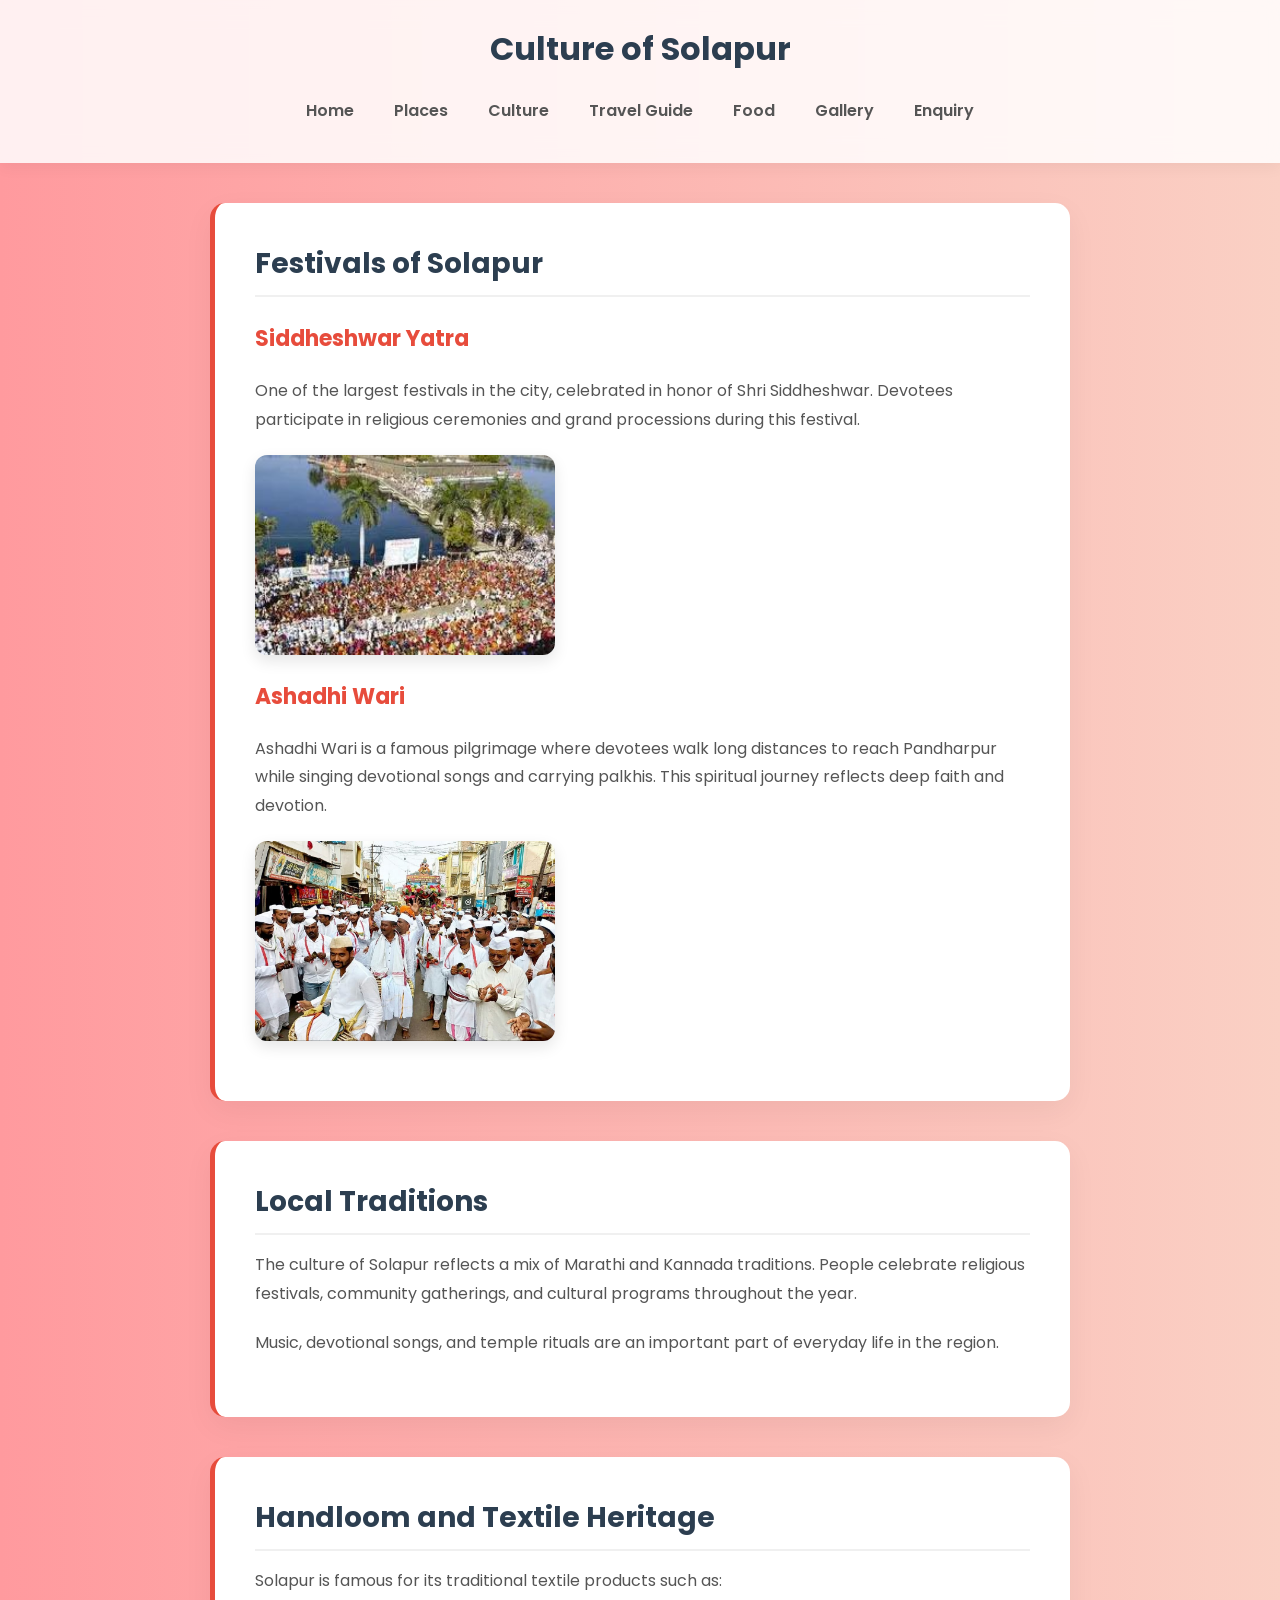
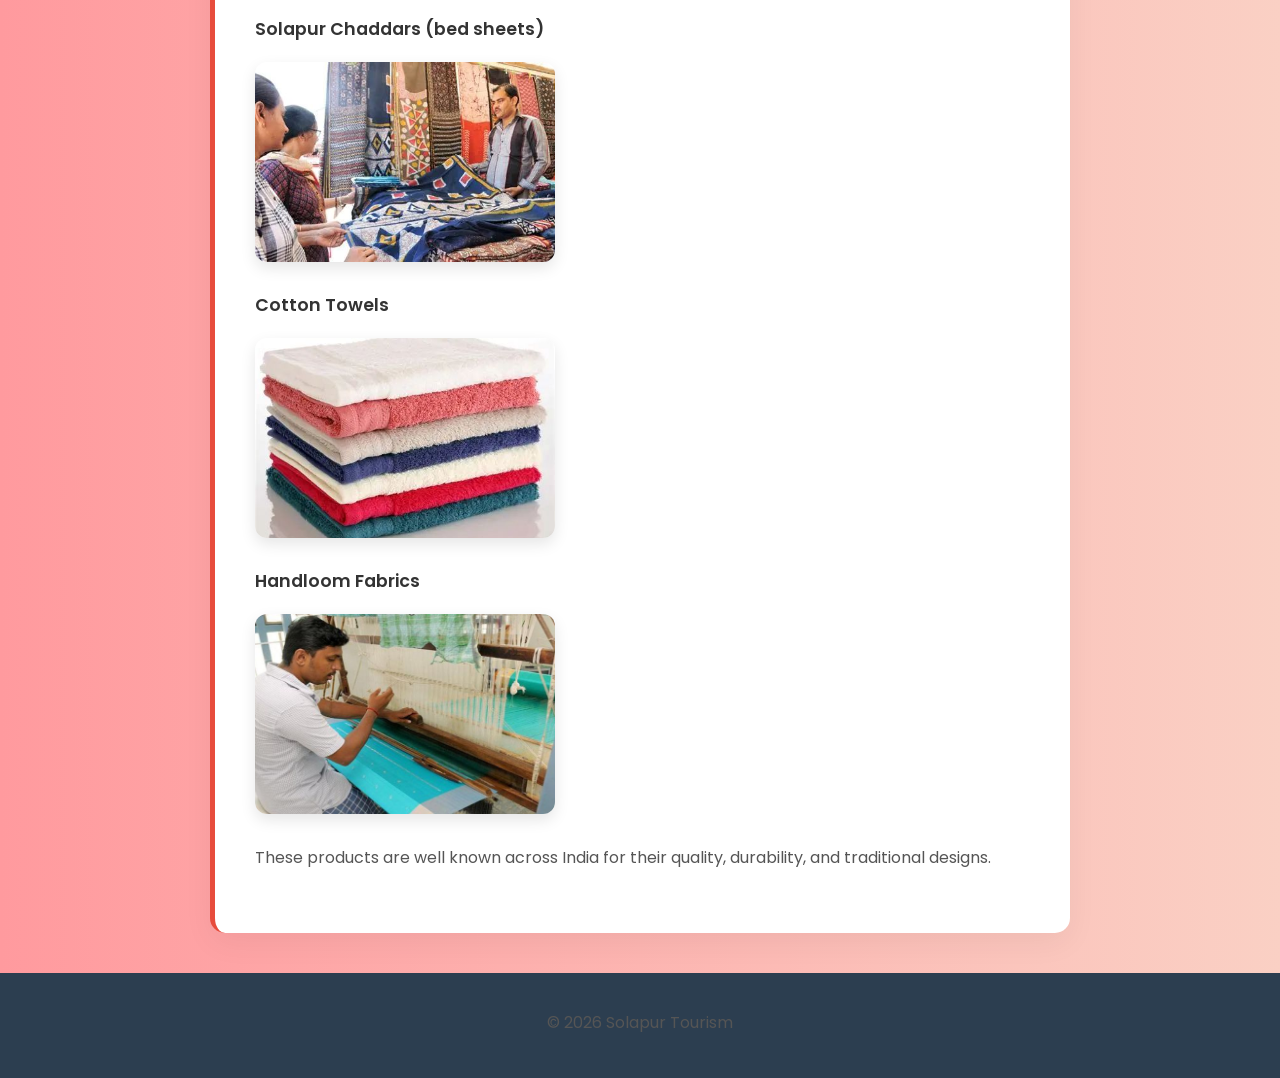
==== commit 0b1bb5d0: "Update culture.html" ====
--- a/culture.html
+++ b/culture.html
@@ -287,4 +287,12 @@
                     observer.unobserve(entry.target); // Stop observing once revealed
                 }
             });
-        }, { threshold: 0.1
+        }, { threshold: 0.15 });
+
+        const hiddenElements = document.querySelectorAll('.reveal');
+        hiddenElements.forEach((el) => observer.observe(el));
+    });
+</script>
+
+</body>
+</html>
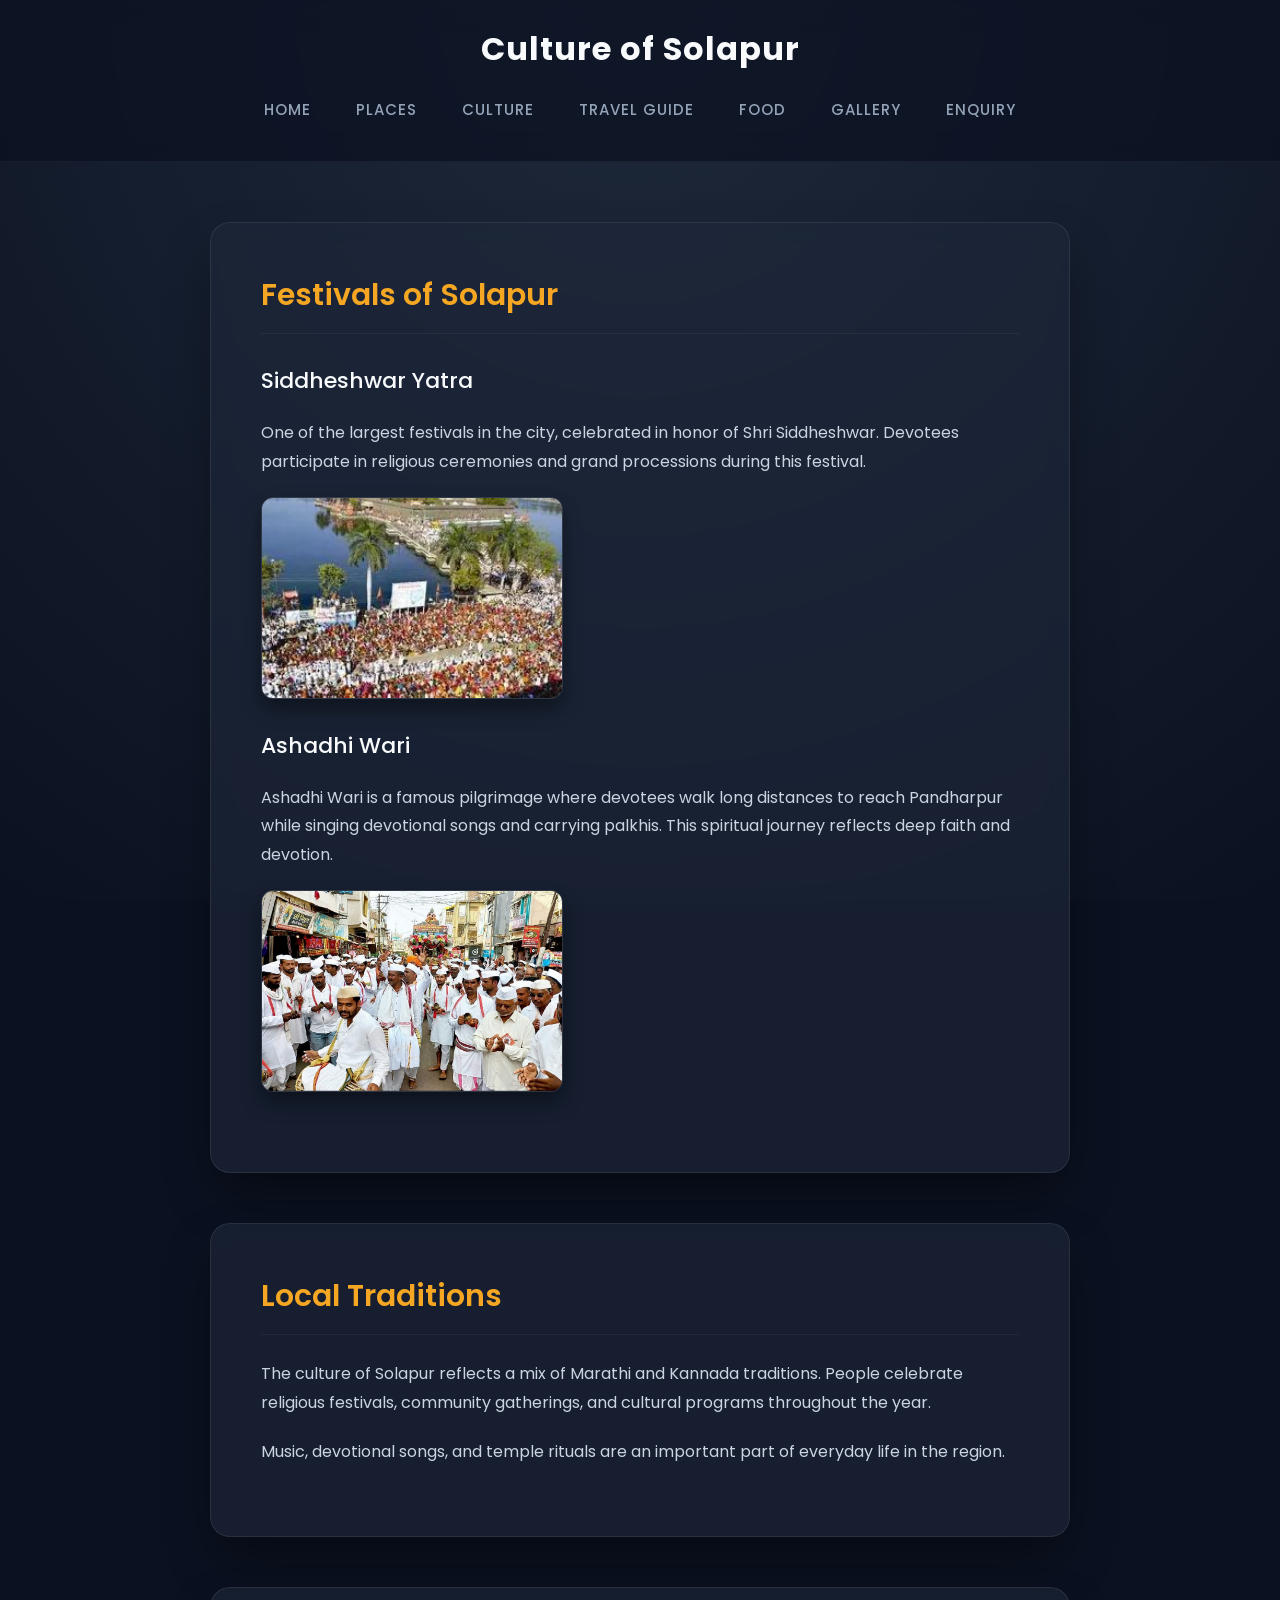
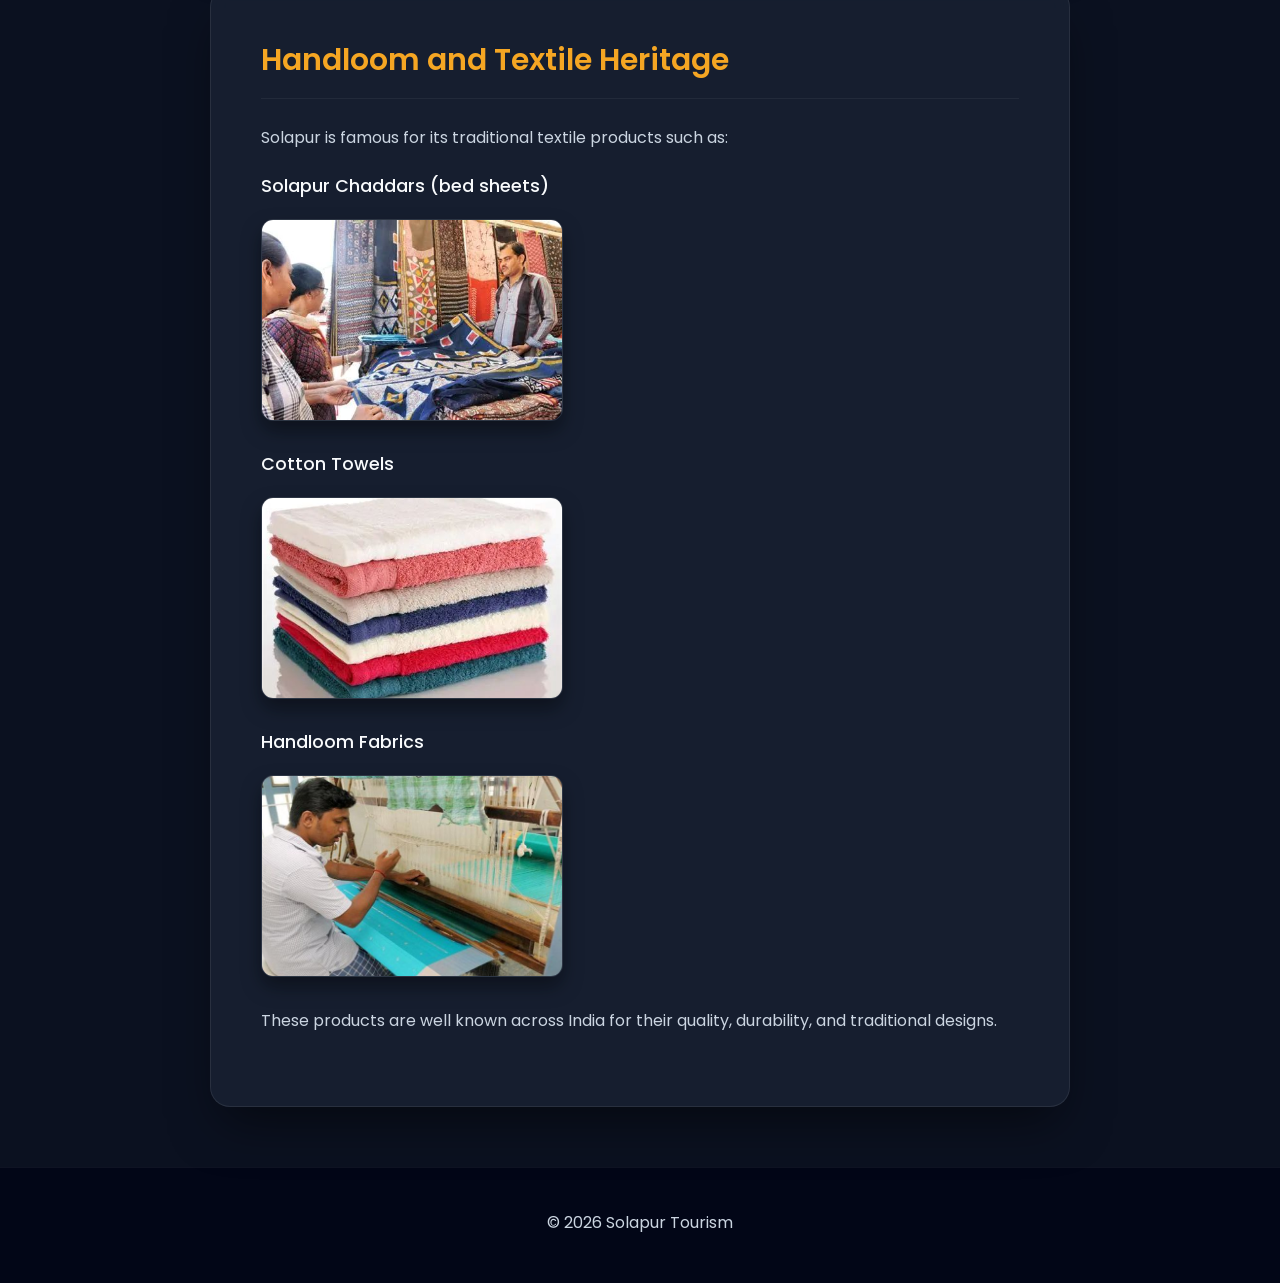
==== commit ed814fd4: "Update culture.html" ====
--- a/culture.html
+++ b/culture.html
@@ -3,29 +3,31 @@
 <head>
 <meta charset="UTF-8">
 <meta name="viewport" content="width=device-width, initial-scale=1.0">
-<title>Culture - Solapur Tourism</title>
+<title>Culture - Solapur Premium</title>
 <link rel="stylesheet" href="style.css">
 
-<link href="https://fonts.googleapis.com/css2?family=Poppins:wght@300;400;600;700&display=swap" rel="stylesheet">
+<link href="https://fonts.googleapis.com/css2?family=Poppins:wght@300;400;500;600;700&display=swap" rel="stylesheet">
 
 <style>
-/* --- Global Styles (Matching Places Theme) --- */
+/* --- Global Styles: Premium Dark Mode --- */
 body {
     font-family: 'Poppins', sans-serif;
     margin: 0;
     padding: 0;
-    color: #333;
-    background-color: #f4f7f6; /* Soft, clean background */
+    color: #e2e8f0;
+    background-color: #0b1120; 
+    background-image: radial-gradient(circle at top center, #1e293b 0%, #0b1120 100%);
+    background-attachment: fixed;
     overflow-x: hidden;
 }
 
-/* --- Header & Navigation (Sticky & Glassmorphism) --- */
+/* --- Header & Navigation (Dark Glassmorphism) --- */
 header {
     text-align: center;
     padding: 25px 20px;
-    background: rgba(255, 255, 255, 0.85);
-    backdrop-filter: blur(12px); 
-    box-shadow: 0 4px 15px rgba(0,0,0,0.05);
+    background: rgba(11, 17, 32, 0.7);
+    backdrop-filter: blur(15px); 
+    border-bottom: 1px solid rgba(255, 255, 255, 0.05);
     position: sticky;
     top: 0;
     z-index: 100;
@@ -38,25 +40,29 @@
 }
 
 header h1 {
-    color: #2c3e50;
+    color: #f8fafc;
     margin: 0 0 15px 0;
     font-size: 32px;
+    letter-spacing: 1px;
 }
 
 nav {
     display: flex;
     justify-content: center;
     flex-wrap: wrap;
-    gap: 20px;
+    gap: 25px;
 }
 
 nav a {
     text-decoration: none;
-    color: #555;
-    font-weight: 600;
+    color: #94a3b8;
+    font-weight: 500;
+    font-size: 15px;
     position: relative;
     padding-bottom: 5px;
     transition: color 0.3s;
+    text-transform: uppercase;
+    letter-spacing: 1px;
 }
 
 nav a::after {
@@ -66,74 +72,75 @@
     height: 2px;
     bottom: 0;
     left: 0;
-    background-color: #e74c3c;
-    transition: width 0.3s ease;
-}
-
-nav a:hover {
-    color: #e74c3c;
+    background-color: #f5a623;
+    transition: width 0.3s cubic-bezier(0.25, 0.8, 0.25, 1);
+}
+
+nav a:hover, nav a:focus {
+    color: #f5a623;
 }
 
 nav a:hover::after {
     width: 100%;
 }
 
-/* --- Container & Section Cards (Matching Places Theme) --- */
+/* --- Container & Cards (Premium Dark) --- */
 .container {
     max-width: 900px;
-    margin: 40px auto;
+    margin: 60px auto;
     padding: 0 20px;
 }
 
 section {
-    background: #ffffff;
-    border-radius: 15px;
-    padding: 40px;
-    margin-bottom: 40px;
-    box-shadow: 0 10px 30px rgba(0,0,0,0.05);
-    border-left: 5px solid #e74c3c; /* Signature red border */
+    background: rgba(30, 41, 59, 0.6);
+    backdrop-filter: blur(10px);
+    border: 1px solid rgba(255, 255, 255, 0.08);
+    border-radius: 20px;
+    padding: 50px;
+    margin-bottom: 50px;
+    box-shadow: 0 25px 50px -12px rgba(0, 0, 0, 0.5);
     
-    /* Starting state for JS scroll reveal */
     opacity: 0;
-    transform: translateY(50px);
-    transition: opacity 0.6s ease-out, transform 0.6s ease-out;
-}
-
-/* Class added by JS when scrolled into view */
+    transform: translateY(40px);
+    transition: opacity 0.7s ease-out, transform 0.7s ease-out;
+}
+
 section.visible {
     opacity: 1;
     transform: translateY(0);
 }
 
 h2 {
-    color: #2c3e50;
-    font-size: 28px;
+    color: #f5a623; /* Amber Accent */
+    font-size: 30px;
     margin-top: 0;
-    margin-bottom: 15px;
-    border-bottom: 2px solid #f0f0f0;
-    padding-bottom: 10px;
+    margin-bottom: 25px;
+    font-weight: 600;
+    border-bottom: 1px solid rgba(255, 255, 255, 0.05);
+    padding-bottom: 15px;
 }
 
 h3 {
-    color: #e74c3c;
-    margin-top: 25px;
+    color: #f8fafc;
+    margin-top: 30px;
     font-size: 22px;
+    font-weight: 500;
 }
 
 p {
     font-size: 16px;
     line-height: 1.8;
-    color: #555;
+    color: #cbd5e1;
     margin-bottom: 20px;
 }
 
-/* --- Upgraded Image Gallery --- */
+/* --- Dark Image Gallery --- */
 .image-gallery {
     display: flex;
     flex-wrap: wrap;
     gap: 20px;
     margin-top: 20px;
-    margin-bottom: 20px;
+    margin-bottom: 30px;
     justify-content: flex-start;
 }
 
@@ -143,14 +150,16 @@
     height: 200px;
     object-fit: cover;
     border-radius: 12px;
-    box-shadow: 0 6px 15px rgba(0,0,0,0.1);
-    transition: transform 0.4s cubic-bezier(0.175, 0.885, 0.32, 1.275), box-shadow 0.4s ease;
+    border: 1px solid rgba(255, 255, 255, 0.1);
+    box-shadow: 0 10px 20px rgba(0,0,0,0.4);
+    transition: transform 0.4s cubic-bezier(0.175, 0.885, 0.32, 1.275), box-shadow 0.4s ease, border-color 0.4s ease;
     cursor: pointer;
 }
 
 .image-gallery img:hover {
     transform: scale(1.05) translateY(-5px);
-    box-shadow: 0 15px 25px rgba(0,0,0,0.2);
+    box-shadow: 0 20px 30px rgba(0,0,0,0.6);
+    border-color: rgba(245, 166, 35, 0.4);
 }
 
 /* --- Styled Lists --- */
@@ -161,24 +170,25 @@
 
 li {
     margin-bottom: 30px;
-    font-weight: 600;
+    font-weight: 500;
     font-size: 1.1em;
-    color: #333;
+    color: #f8fafc;
 }
 
 /* --- Footer --- */
 footer {
     text-align: center;
-    padding: 20px;
-    background-color: #2c3e50;
-    color: white;
-    margin-top: 40px;
-}
-
-/* Mobile Responsiveness */
+    padding: 25px;
+    background-color: #020617;
+    border-top: 1px solid rgba(255, 255, 255, 0.05);
+    color: #64748b;
+    margin-top: 60px;
+    font-size: 14px;
+}
+
 @media (max-width: 768px) {
     section {
-        padding: 25px;
+        padding: 30px 20px;
     }
     .image-gallery {
         justify-content: center;
@@ -284,7 +294,7 @@
             entries.forEach(entry => {
                 if (entry.isIntersecting) {
                     entry.target.classList.add('visible');
-                    observer.unobserve(entry.target); // Stop observing once revealed
+                    observer.unobserve(entry.target);
                 }
             });
         }, { threshold: 0.15 });
